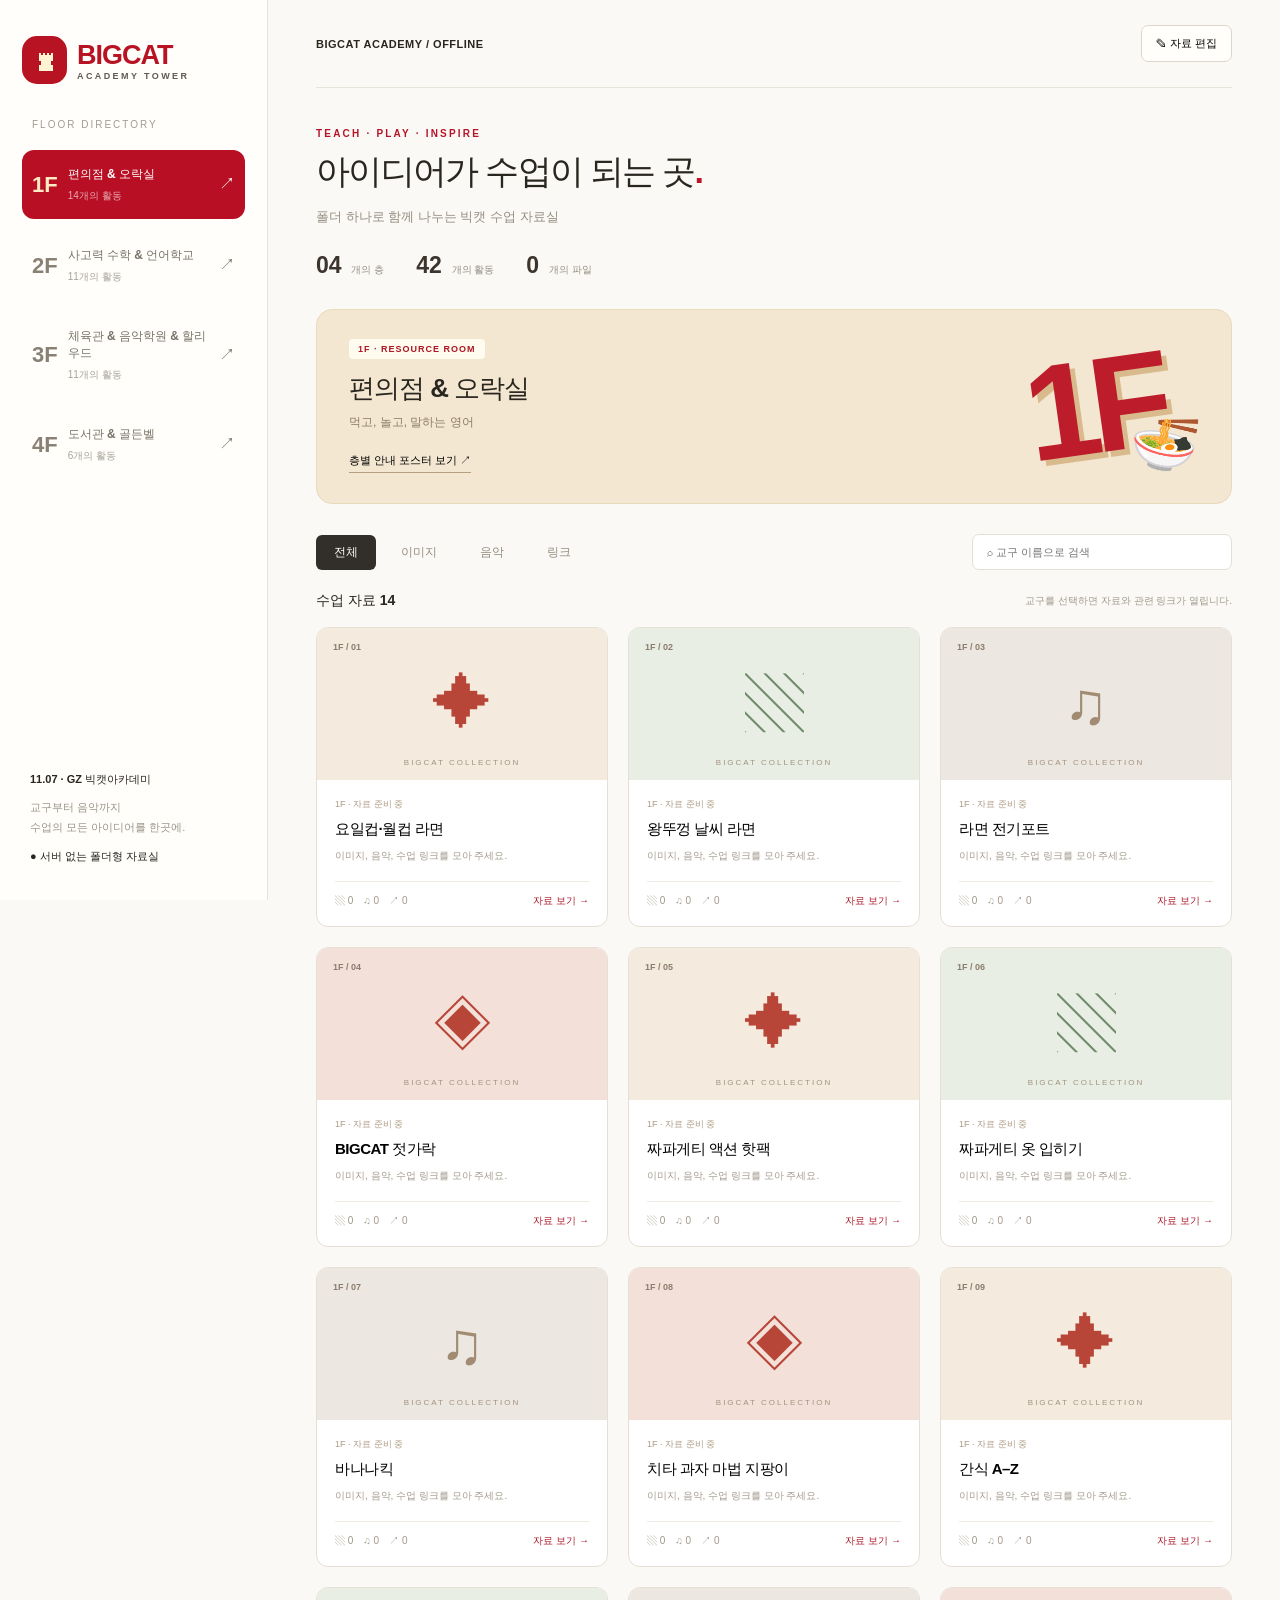
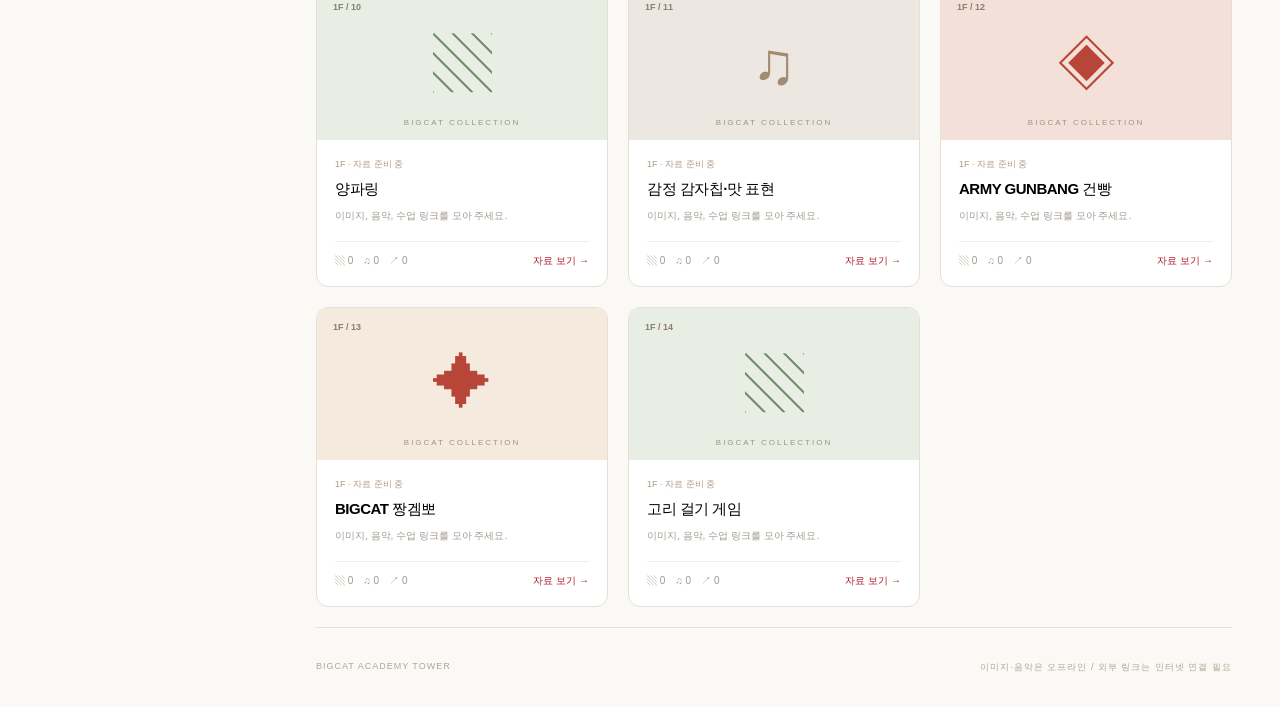
==== index.html @ d30523c7 "Add files via upload" ====
<!doctype html><html lang="ko"><head><meta charset="utf-8"><meta name="viewport" content="width=device-width,initial-scale=1"><title>BIGCAT ACADEMY · 오프라인 자료실</title><link rel="stylesheet" href="style.css"></head><body>
<div class="app"><aside><a class="brand" href="index.html"><span class="cat">♜</span><span>BIGCAT<small>ACADEMY TOWER</small></span></a><div class="navcaption">FLOOR DIRECTORY</div><nav id="nav"></nav><div class="sidebottom"><b>11.07 · GZ 빅캣아카데미</b><p>교구부터 음악까지<br>수업의 모든 아이디어를 한곳에.</p><span>● 서버 없는 폴더형 자료실</span></div></aside><main><header><span>BIGCAT ACADEMY / OFFLINE</span><button class="ghost" id="mode">✎ 자료 편집</button></header><section class="intro"><div class="eyebrow">TEACH · PLAY · INSPIRE</div><h1>아이디어가 수업이 되는 곳<span>.</span></h1><p>폴더 하나로 함께 나누는 빅캣 수업 자료실</p><div class="stats" id="stats"></div></section><div id="editor" class="hidden"><div class="help"><b>① 교구 선택 → 자료·링크 추가 → ② 배포 ZIP 저장 → ③ 압축을 풀고 폴더째 전달</b><br>편집 내용은 현재 창에만 임시 보관됩니다. 창을 닫기 전에 반드시 ZIP으로 저장하세요.<br>기존 파일도 함께 내보내려면 아래에서 이 앱이 들어 있는 <b>BIGCAT_OFFLINE 폴더</b>를 한 번 선택하세요.</div><div class="toolbar"><label>📁 현재 자료 폴더 선택<input id="folder" type="file" webkitdirectory multiple hidden></label><button id="export" class="primary">배포 ZIP 저장 ↓</button><span id="folderstatus" class="mini"></span></div></div><div id="status" class="notice hidden" role="status"></div><section class="floorhero" id="hero"></section><section class="tools"><div class="tabs" id="tabs"></div><input id="search" aria-label="교구 검색" placeholder="⌕ 교구 이름으로 검색"></section><div class="sectionline"><b id="count"></b><small>교구를 선택하면 자료와 관련 링크가 열립니다.</small></div><div class="grid" id="grid"></div><footer>BIGCAT ACADEMY TOWER<span>이미지·음악은 오프라인 / 외부 링크는 인터넷 연결 필요</span></footer></main></div><div id="dialog" class="overlay hidden"></div>
<script src="data.js"></script><script src="app.js"></script></body></html>
---- style.css ----
:root{font-family:'Apple SD Gothic Neo','Malgun Gothic',sans-serif;color:#29251f;background:#fbf9f5;font-synthesis:none}*{box-sizing:border-box}body{margin:0}button,input,textarea{font:inherit}button,a,input,textarea{-webkit-tap-highlight-color:transparent}button,a{cursor:pointer}button{border:0}button:disabled{opacity:.5;cursor:wait}a{color:inherit;text-decoration:none}button:focus-visible,a:focus-visible{outline:3px solid #dba632;outline-offset:3px}.app{display:flex}aside{width:268px;position:fixed;inset:0 auto 0 0;background:#fffefb;border-right:1px solid #e9e4db;padding:36px 22px;display:flex;flex-direction:column}.brand{display:flex;gap:10px;align-items:center;font-weight:900;font-size:27px;color:#b81323;letter-spacing:-1px}.brand small{display:block;font-size:9px;letter-spacing:2.4px;color:#605b51}.cat{display:grid;place-items:center;background:#b81323;color:#fff5d5;border-radius:15px;width:45px;height:48px;font-size:32px}.navcaption{font-size:10px;letter-spacing:2px;color:#a39c91;margin:52px 10px 20px}nav{display:grid;gap:12px}nav button{display:flex;align-items:center;gap:10px;text-align:left;padding:16px 10px;background:transparent;border-radius:12px;color:#797367}nav button>b{font-size:22px;color:#898174}nav button>span:nth-child(2){flex:1;font-size:12px;font-weight:700}nav small{display:block;font-size:10px;font-weight:400;margin-top:6px;opacity:.65}nav .active{background:#b80f24;color:white}nav .active>b{color:#ffeac4}.sidebottom{margin-top:auto;padding:22px 8px 0;font-size:11px}.sidebottom p{line-height:1.8;color:#9b9489}.private{font-size:10px;color:#938875}.private:first-letter{color:#bd1730}main{margin-left:268px;padding:0 48px;width:calc(100% - 268px);max-width:1550px}header{height:88px;display:flex;align-items:center;justify-content:space-between;font-size:11px;font-weight:600;letter-spacing:.5px;border-bottom:1px solid #e9e4db}.slash{color:#c7bfb0;margin:0 12px}.ghost{border:1px solid #ddd6cb;background:#fffefa;border-radius:7px;padding:10px 14px;font-size:11px}.intro{padding:40px 0 30px}.eyebrow{font-size:10px;letter-spacing:2.2px;color:#b61429;font-weight:800}h1{font-size:34px;letter-spacing:-1.7px;margin:10px 0}h1 span{color:#bb142a}.intro>p{font-size:13px;color:#958d81}.stats{display:flex;gap:32px;margin-top:26px}.stats span{font-size:10px;color:#948d83}.stats b{font-size:23px;color:#3c352d;margin-right:7px}.floorhero{display:flex;justify-content:space-between;position:relative;overflow:hidden;background:#f3e7d2;border:1px solid #e9d9bd;border-radius:16px;padding:28px 32px;min-height:195px}.pill{font-size:9px;letter-spacing:1px;color:#ad1726;background:#fffbef;padding:5px 9px;border-radius:4px;font-weight:800}.floorhero h2{font-size:26px;letter-spacing:-1px;margin:15px 0 8px}.floorhero p{font-size:12px;color:#8d7d64;margin:0}.floorhero button{background:transparent;padding:0;margin-top:22px;font-size:11px;font-weight:700;border-bottom:1px solid #b7a07f;padding-bottom:4px}.floorart{width:210px;display:flex;align-items:center;justify-content:center;position:relative}.floorart>b{font-size:135px;line-height:1;letter-spacing:-10px;font-weight:900;color:#bd1c2b;transform:rotate(-8deg);text-shadow:5px 6px 0 #d9ba8d}.floorart>span{position:absolute;z-index:1;font-size:55px;right:0;bottom:0;transform:rotate(12deg)}.tools{display:flex;justify-content:space-between;gap:18px;align-items:center;margin:30px 0 22px}.tabs{display:flex;gap:7px}.tabs button{background:transparent;font-size:12px;border-radius:6px;padding:9px 18px;color:#958d81}.tabs .chosen{background:#322e29;color:white}.tools input{width:260px;background:white;border:1px solid #e5dfd5;border-radius:7px;padding:11px 14px;font-size:11px}.sectionline{display:flex;justify-content:space-between;margin-bottom:17px;align-items:center}.sectionline>b{font-size:14px}.sectionline>b span{color:#b71428;margin-left:7px}.sectionline small{font-size:10px;color:#a19a8e}.grid{display:grid;grid-template-columns:repeat(3,minmax(0,1fr));gap:20px}.card{padding:0;text-align:left;border:1px solid #e5dfd5;border-radius:12px;overflow:hidden;background:#fff;transition:transform .2s,box-shadow .2s}.card:hover{transform:translateY(-4px);box-shadow:0 9px 26px #50412412}.thumb{height:152px;position:relative;display:grid;place-items:center;background:#f5eade}.tone1{background:#e8eee4}.tone2{background:#ece7e0}.tone3{background:#f3e1d9}.thumb img{width:100%;height:100%;object-fit:cover}.cardnumber{position:absolute;top:14px;left:16px;font-size:9px;color:#8b7d6e;font-weight:600}.tileicon{font-size:59px;color:#b84638;line-height:1}.tone1 .tileicon{color:#708b6b}.tone2 .tileicon{color:#a18c73}.tilebrand{position:absolute;bottom:13px;font-size:8px;letter-spacing:2px;color:#a19381}.cardbody{padding:18px}.cardlabel{font-size:9px;color:#ac9883}.card h3{font-size:15px;letter-spacing:-.5px;margin:9px 0}.card p{font-size:10px;color:#a29a8e;overflow:hidden;white-space:nowrap;text-overflow:ellipsis;margin-bottom:18px}.cardfoot{border-top:1px solid #f0ebe3;padding-top:12px;display:flex;justify-content:space-between;font-size:10px;color:#a2998c}.cardfoot b{font-size:10px;color:#aa192a}footer{display:flex;justify-content:space-between;padding:33px 0;margin-top:20px;border-top:1px solid #e8e1d6;font-size:9px;color:#b0a494;letter-spacing:1px}.empty{text-align:center;padding:60px;color:#998b79;font-size:14px}.empty button{margin-top:15px;padding:10px}.notice{padding:12px;background:#fff0dc;margin-bottom:15px;font-size:12px}.overlay{position:fixed;inset:0;background:#29201688;backdrop-filter:blur(5px);z-index:10;display:flex;justify-content:center;align-items:center;padding:24px}.modal{width:760px;max-height:92vh;background:#fffdfa;border-radius:18px;box-shadow:0 25px 90px #0003;display:flex;flex-direction:column}.modalhead{display:flex;justify-content:space-between;align-items:center;padding:25px 30px;border-bottom:1px solid #eee6da}.modalhead h2{font-size:23px;letter-spacing:-1px;margin:8px 0 0}.modalhead button{font-size:28px;background:transparent;color:#988a77}.modalbody{padding:12px 30px 28px;overflow:auto}.modal h4{font-size:11px;color:#b71428;margin:24px 0 15px}.modal h4 span{margin-left:10px;font-size:14px;color:#3c352c}.upload{display:block;border:1px dashed #caba9f;background:#f8f4ec;padding:23px;text-align:center;border-radius:9px;cursor:pointer;font-size:13px;color:#8c7252}.upload small{display:block;font-size:10px;color:#a89985;margin-top:7px}.upload input{display:none}.files{display:grid;gap:10px;margin-bottom:12px}.file{border:1px solid #e8dfd1;border-radius:8px;padding:12px;display:flex;align-items:center;gap:12px;flex-wrap:wrap}.file img{width:60px;height:60px;object-fit:cover;border-radius:5px}.file>div{flex:1;min-width:120px;overflow-wrap:anywhere}.file b{font-size:12px}.file small{display:block;font-size:10px;color:#ac9e89}.file a{font-size:11px;color:#b71428}.file audio{width:100%;height:35px;order:3}.links{display:flex;gap:9px;flex-wrap:wrap;margin-bottom:12px}.links>div,.links>a{border:1px solid #e9d9be;border-radius:6px;background:#f9f0de;font-size:12px;color:#8b692c}.links a{display:inline-block;padding:9px 12px;overflow-wrap:anywhere}.links button{background:transparent;color:#ad7251;padding:8px}.linkform{display:flex;gap:7px}.linkform input{min-width:0;width:40%;padding:10px;border:1px solid #dfd5c6;border-radius:6px;font-size:11px;background:white}.linkform button{white-space:nowrap;background:#393129;color:white;border-radius:6px;padding:10px 14px;font-size:11px}textarea{width:100%;min-height:115px;resize:vertical;padding:13px;border:1px solid #dfd5c6;border-radius:8px;font-size:12px;line-height:1.9;background:white}.muted{color:#aa9c87;font-size:11px}.notetext{white-space:pre-wrap;overflow-wrap:anywhere;font-size:13px;line-height:1.8}.modalfoot{padding:18px 30px;border-top:1px solid #eee6da;display:flex;align-items:center;justify-content:space-between;gap:15px}.modalfoot span{font-size:10px;color:#988774}.primary{display:inline-block;background:#b71027;color:white;padding:12px 20px;border-radius:7px;font-size:12px;white-space:nowrap}.poster{max-height:92vh;overflow:auto;max-width:560px;position:relative;background:white;padding:12px;border-radius:12px}.poster img{width:100%;display:block;margin-bottom:12px}.close{position:sticky;top:0;float:right;padding:10px;background:#fff8e7;border-radius:6px}
@media(min-width:1500px){.grid{grid-template-columns:repeat(4,minmax(0,1fr))}}@media(max-width:1100px){aside{width:220px;padding:28px 15px}main{margin-left:220px;width:calc(100% - 220px);padding:0 28px}.grid{grid-template-columns:repeat(2,minmax(0,1fr))}.brand{font-size:23px}.floorart{width:145px}.floorhero h2{font-size:22px}.floorart>b{font-size:105px}}@media(max-width:760px){.app{display:block}aside{position:static;width:100%;padding:18px;border-right:0;border-bottom:1px solid #e9e1d4}.brand{font-size:22px}.cat{height:38px;width:38px}.brand small{font-size:8px}.navcaption,.sidebottom{display:none}nav{display:flex;margin-top:18px;gap:7px}nav button{flex:1;display:block;padding:10px;text-align:center;border:1px solid #e9e1d4}nav button>b{font-size:18px}nav button>span{display:none}main{margin:0;width:100%;padding:0 18px}header{height:65px;font-size:9px}.ghost{font-size:9px;padding:9px}.intro{padding:27px 0 23px}h1{font-size:26px}.intro>p{font-size:11px;line-height:1.8}.stats{gap:20px;margin-top:22px}.stats b{display:block;font-size:22px}.floorhero{padding:22px;min-height:180px}.floorhero h2{font-size:20px;max-width:230px}.floorart{width:70px}.floorart>b{font-size:73px}.floorart>span{font-size:35px}.floorhero p{font-size:10px}.tools{display:block;margin:22px 0 16px}.tabs{margin-bottom:12px}.tabs button{flex:1}.tools input{width:100%}.sectionline small{display:none}.grid{gap:12px}.thumb{height:125px}.cardbody{padding:13px}.card h3{font-size:13px;min-height:38px}.card p{font-size:9px}.cardfoot{font-size:9px;flex-wrap:wrap;gap:8px}.cardfoot b{font-size:9px}.tileicon{font-size:45px}.tilebrand{font-size:6px}.overlay{padding:10px}.modalhead{padding:20px}.modalhead h2{font-size:19px}.modalbody{padding:5px 20px 20px}.modalfoot{padding:15px 20px}.modalfoot span{font-size:9px}.primary{padding:11px 14px;font-size:11px}.linkform{flex-wrap:wrap}.linkform input{width:100%}.linkform button{width:100%}footer{font-size:7px;gap:15px}.modal{max-height:95dvh}}

.hidden{display:none!important}.toolbar{display:flex;gap:8px;flex-wrap:wrap;margin:18px 0}.toolbar button,.toolbar label{border:1px solid #ddd2c2;background:white;padding:10px 13px;border-radius:7px;font-size:12px;cursor:pointer}.toolbar .primary{background:#b71027;color:white}.help{background:#fff0db;padding:14px 18px;font-size:12px;line-height:1.8;border-radius:8px}.modalbody input{max-width:100%}.mini{font-size:11px;color:#9a8270}.file button{background:#f4ede4;padding:6px;border-radius:4px}.modalfoot button{margin-left:auto}.navcaption{margin-top:35px}.file>img{width:64px;height:64px}button.card{width:100%}.notice{white-space:pre-wrap}
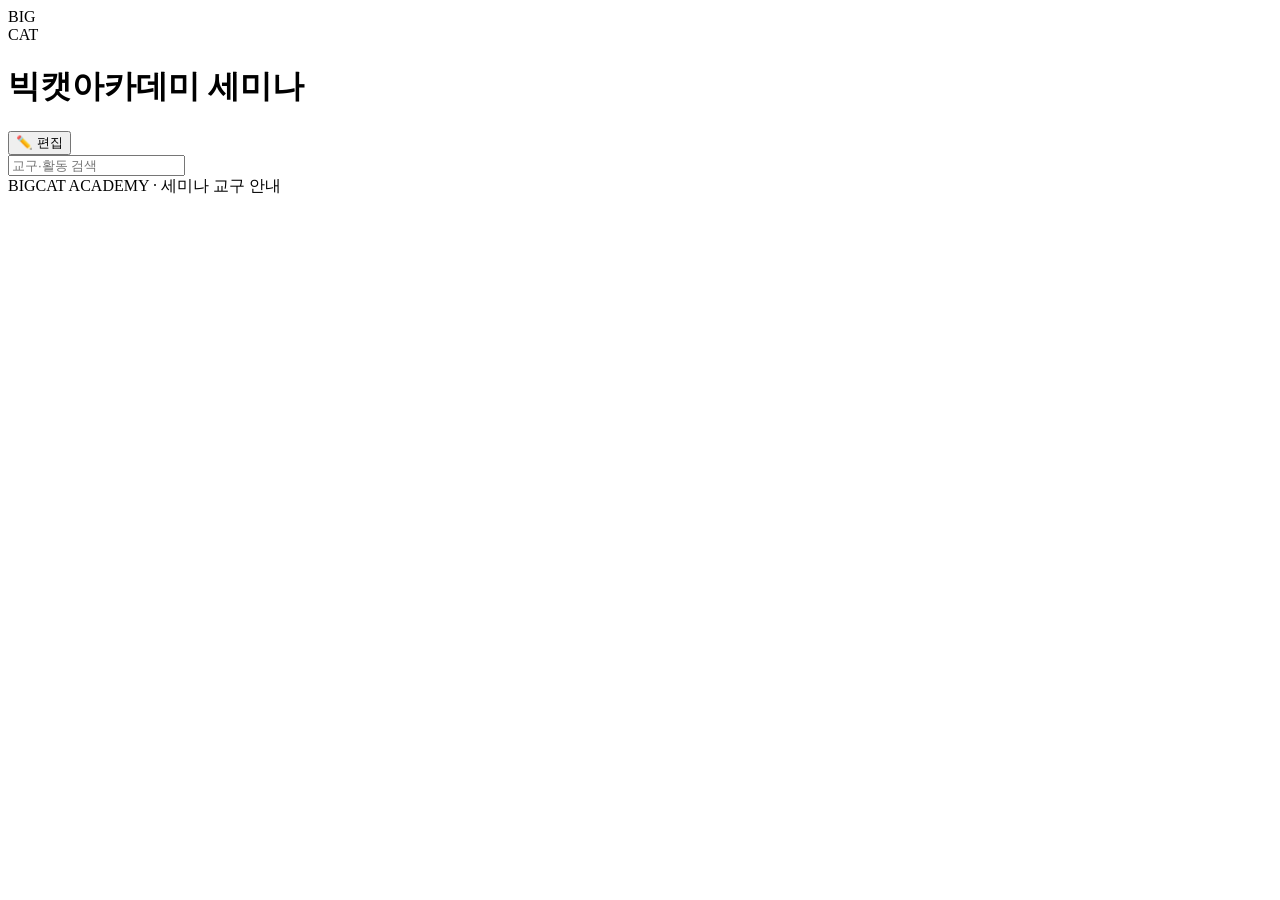
==== commit 1a620dc2: "Add files via upload" ====
--- a/index.html
+++ b/index.html
@@ -1,3 +1,104 @@
-<!doctype html><html lang="ko"><head><meta charset="utf-8"><meta name="viewport" content="width=device-width,initial-scale=1"><title>BIGCAT ACADEMY · 오프라인 자료실</title><link rel="stylesheet" href="style.css"></head><body>
-<div class="app"><aside><a class="brand" href="index.html"><span class="cat">♜</span><span>BIGCAT<small>ACADEMY TOWER</small></span></a><div class="navcaption">FLOOR DIRECTORY</div><nav id="nav"></nav><div class="sidebottom"><b>11.07 · GZ 빅캣아카데미</b><p>교구부터 음악까지<br>수업의 모든 아이디어를 한곳에.</p><span>● 서버 없는 폴더형 자료실</span></div></aside><main><header><span>BIGCAT ACADEMY / OFFLINE</span><button class="ghost" id="mode">✎ 자료 편집</button></header><section class="intro"><div class="eyebrow">TEACH · PLAY · INSPIRE</div><h1>아이디어가 수업이 되는 곳<span>.</span></h1><p>폴더 하나로 함께 나누는 빅캣 수업 자료실</p><div class="stats" id="stats"></div></section><div id="editor" class="hidden"><div class="help"><b>① 교구 선택 → 자료·링크 추가 → ② 배포 ZIP 저장 → ③ 압축을 풀고 폴더째 전달</b><br>편집 내용은 현재 창에만 임시 보관됩니다. 창을 닫기 전에 반드시 ZIP으로 저장하세요.<br>기존 파일도 함께 내보내려면 아래에서 이 앱이 들어 있는 <b>BIGCAT_OFFLINE 폴더</b>를 한 번 선택하세요.</div><div class="toolbar"><label>📁 현재 자료 폴더 선택<input id="folder" type="file" webkitdirectory multiple hidden></label><button id="export" class="primary">배포 ZIP 저장 ↓</button><span id="folderstatus" class="mini"></span></div></div><div id="status" class="notice hidden" role="status"></div><section class="floorhero" id="hero"></section><section class="tools"><div class="tabs" id="tabs"></div><input id="search" aria-label="교구 검색" placeholder="⌕ 교구 이름으로 검색"></section><div class="sectionline"><b id="count"></b><small>교구를 선택하면 자료와 관련 링크가 열립니다.</small></div><div class="grid" id="grid"></div><footer>BIGCAT ACADEMY TOWER<span>이미지·음악은 오프라인 / 외부 링크는 인터넷 연결 필요</span></footer></main></div><div id="dialog" class="overlay hidden"></div>
-<script src="data.js"></script><script src="app.js"></script></body></html>
+<!doctype html>
+<html lang="ko">
+<head>
+<meta charset="utf-8">
+<meta name="viewport" content="width=device-width, initial-scale=1, viewport-fit=cover">
+<title>빅캣아카데미 세미나</title>
+<meta name="theme-color" content="#16130f">
+<link rel="stylesheet" href="app/style.css">
+</head>
+<body>
+<header class="top">
+  <div class="top-inner">
+    <div class="brand">
+      <div class="logo">BIG<br>CAT</div>
+      <div>
+        <h1 id="appTitle">빅캣아카데미 세미나</h1>
+        <p id="appSub" class="sub"></p>
+      </div>
+    </div>
+    <div class="top-actions">
+      <button id="editToggle" class="btn ghost" type="button">✏️ 편집</button>
+    </div>
+  </div>
+  <div class="search-row">
+    <input id="search" type="search" placeholder="교구·활동 검색" autocomplete="off">
+  </div>
+  <nav id="tabs" class="tabs" aria-label="층 선택"></nav>
+</header>
+
+<div id="editBar" class="editbar" hidden>
+  <div class="editbar-inner">
+    <span id="editState">편집 모드 · 변경사항은 이 브라우저에 임시 저장돼요</span>
+    <div class="editbar-btns">
+      <button id="exportZip" class="btn gold" type="button">📦 변경사항 zip 받기</button>
+      <button id="exportData" class="btn" type="button">data.js 받기</button>
+      <button id="resetData" class="btn danger" type="button">되돌리기</button>
+    </div>
+  </div>
+</div>
+
+<main id="main"></main>
+
+<footer class="foot">BIGCAT ACADEMY · 세미나 교구 안내</footer>
+
+<!-- 이미지 크게 보기 -->
+<div id="lightbox" class="lightbox" hidden>
+  <button class="lb-close" type="button" aria-label="닫기">✕</button>
+  <button class="lb-nav lb-prev" type="button" aria-label="이전">‹</button>
+  <img id="lbImg" alt="">
+  <button class="lb-nav lb-next" type="button" aria-label="다음">›</button>
+  <div class="lb-bar">
+    <span id="lbCount"></span>
+    <a id="lbDown" class="btn gold" download>⬇ 원본 다운로드</a>
+  </div>
+</div>
+
+<!-- 편집 창 -->
+<dialog id="editor" class="editor">
+  <form method="dialog" id="editForm">
+    <h2 id="edTitle">항목 수정</h2>
+    <label>층
+      <select name="floor" id="edFloor"></select>
+    </label>
+    <label>교구 이름<input name="title" required></label>
+    <label>활동 설명<textarea name="desc" rows="2"></textarea></label>
+
+    <fieldset>
+      <legend>이미지 <small>(한 줄에 하나씩, assets/images/…)</small></legend>
+      <textarea name="images" rows="3"></textarea>
+      <label class="pick">＋ 이미지 파일 선택<input type="file" accept="image/*" multiple data-kind="images"></label>
+    </fieldset>
+    <fieldset>
+      <legend>음악·오디오 <small>(assets/audio/…)</small></legend>
+      <textarea name="audio" rows="2"></textarea>
+      <label class="pick">＋ 음악 파일 선택<input type="file" accept="audio/*" multiple data-kind="audio"></label>
+    </fieldset>
+    <fieldset>
+      <legend>다운로드 파일 <small>(PDF·PPT 등, assets/files/…)</small></legend>
+      <textarea name="files" rows="2"></textarea>
+      <label class="pick">＋ 파일 선택<input type="file" multiple data-kind="files"></label>
+    </fieldset>
+    <fieldset>
+      <legend>링크 버튼</legend>
+      <div id="edLinks"></div>
+      <button type="button" class="btn small" id="addLink">＋ 링크 추가</button>
+    </fieldset>
+    <label>비고 <small>(https:// 주소를 넣으면 자동으로 버튼이 돼요 · [버튼이름](주소) 형식도 가능)</small>
+      <textarea name="note" rows="3"></textarea>
+    </label>
+    <p class="hint">새로 선택한 파일은 지금 바로 미리보기 되고, ‘변경사항 zip 받기’에 함께 담겨요.</p>
+    <div class="ed-actions">
+      <button type="button" class="btn danger" id="edDelete">삭제</button>
+      <span class="spacer"></span>
+      <button type="button" class="btn" id="edCancel">취소</button>
+      <button type="submit" class="btn gold">저장</button>
+    </div>
+  </form>
+</dialog>
+
+<script src="data.js"></script>
+<script src="app/jszip.min.js"></script>
+<script src="app/app.js"></script>
+</body>
+</html>
